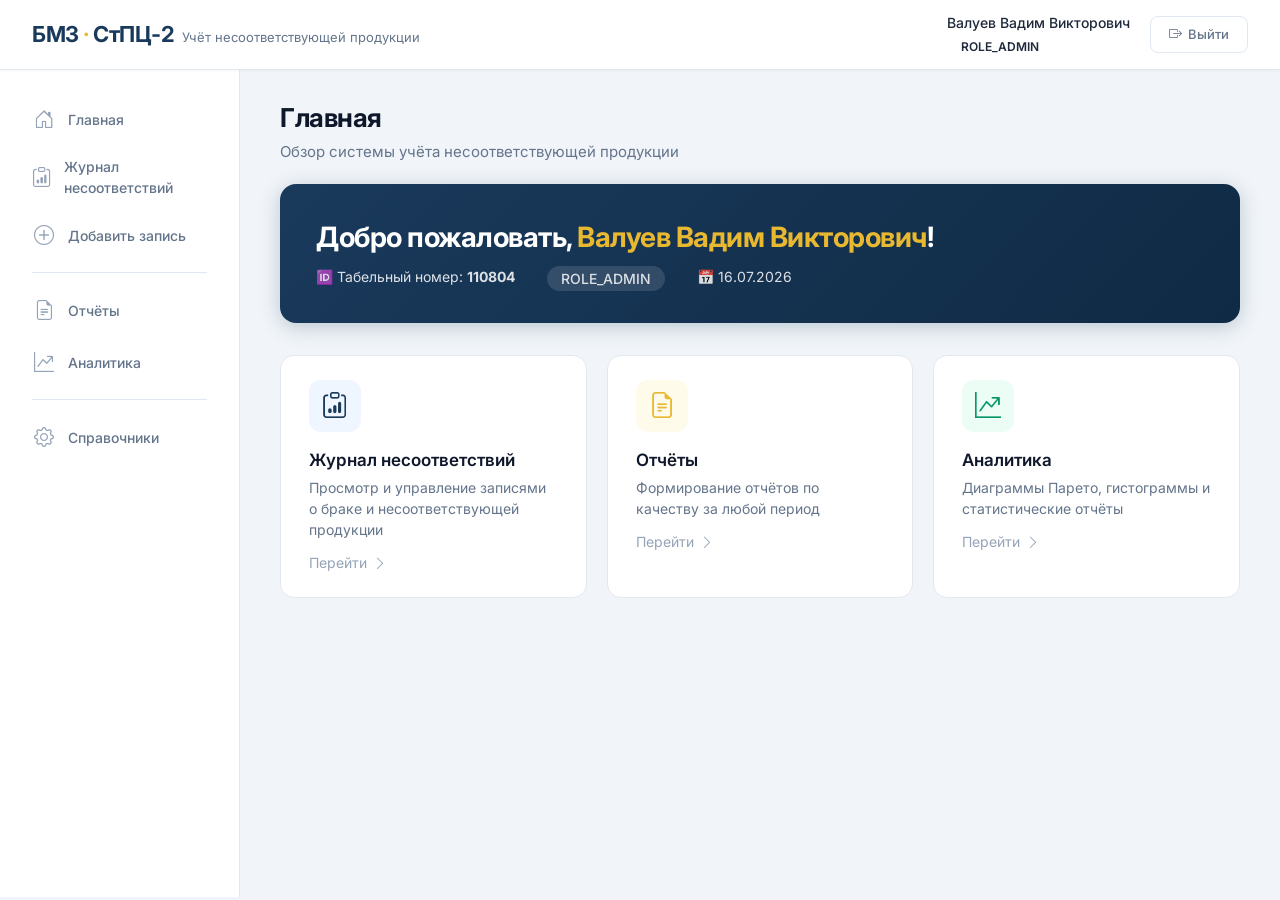
==== src/main/resources/templates/index.html @ e7abfecb "Implement a non-conforming product tracking system - Create REST controllers to manage reference dat" ====
<!DOCTYPE html>
<html xmlns:th="http://www.thymeleaf.org" xmlns:sec="http://www.thymeleaf.org/extras/spring-security" lang="ru">
<head>
    <meta charset="UTF-8">
    <meta name="viewport" content="width=device-width, initial-scale=1.0">
    <title>Главная — БМЗ · СтПЦ-2</title>
    <link href="https://cdn.jsdelivr.net/npm/bootstrap@5.3.3/dist/css/bootstrap.min.css" rel="stylesheet">
    <link rel="stylesheet" href="https://cdn.jsdelivr.net/npm/bootstrap-icons@1.11.3/font/bootstrap-icons.min.css">
    <link href="https://fonts.googleapis.com/css2?family=Inter:wght@300;400;500;600;700&display=swap" rel="stylesheet">
    <link rel="stylesheet" th:href="@{/css/home.css}">
    <style>
        /* DEFAULT STYLES */
        * { margin: 0; padding: 0; box-sizing: border-box; }
        body {
            font-family: 'Inter', -apple-system, BlinkMacSystemFont, sans-serif;
            background: #f1f5f9;
            color: #1e293b;
            min-height: 100vh;
        }

        /* Top Bar */
        .topbar {
            background: #ffffff;
            border-bottom: 1px solid #e2e8f0;
            padding: 12px 32px;
            display: flex;
            justify-content: space-between;
            align-items: center;
            position: sticky;
            top: 0;
            z-index: 100;
            box-shadow: 0 1px 3px rgba(0,0,0,0.04);
        }
        .topbar .brand { display: flex; align-items: center; gap: 12px; }
        .topbar .brand .logo-text {
            font-size: 22px;
            font-weight: 700;
            color: #1a3a5c;
            letter-spacing: -0.5px;
        }
        .topbar .brand .logo-text .accent { color: #e8b830; }
        .topbar .brand .logo-sub {
            font-size: 13px;
            color: #64748b;
            font-weight: 400;
            margin-left: 4px;
        }
        .topbar .user-area { display: flex; align-items: center; gap: 20px; }
        .topbar .user-area .user-info { display: flex; align-items: center; gap: 12px; }
        .topbar .user-area .user-name {
            font-weight: 500;
            font-size: 14px;
            color: #1e293b;
        }
        .user-role {
            font-size: 12px;
            font-weight: 600;
            padding: 4px 14px;
            border-radius: 20px;
        }
        .user-role.admin { background: #1a3a5c; color: white; }
        .user-role.otk { background: #e8b830; color: #1a3a5c; }
        .user-role.ppb { background: #7c3aed; color: white; }
        .user-role.viewer { background: #64748b; color: white; }
        .btn-logout {
            background: transparent;
            border: 1px solid #e2e8f0;
            border-radius: 8px;
            padding: 8px 18px;
            font-size: 13px;
            font-weight: 500;
            color: #64748b;
            cursor: pointer;
            transition: all 0.2s;
            display: flex;
            align-items: center;
            gap: 6px;
        }
        .btn-logout:hover {
            background: #f1f5f9;
            border-color: #cbd5e1;
            color: #1e293b;
        }

        /* Sidebar */
        .sidebar {
            background: #ffffff;
            border-right: 1px solid #e2e8f0;
            padding: 24px 16px;
            height: calc(100vh - 73px);
            position: sticky;
            top: 73px;
            width: 240px;
            flex-shrink: 0;
        }
        .sidebar .nav-item {
            display: flex;
            align-items: center;
            gap: 12px;
            padding: 10px 16px;
            border-radius: 10px;
            color: #64748b;
            text-decoration: none;
            font-weight: 500;
            font-size: 14px;
            transition: all 0.15s;
            margin-bottom: 2px;
        }
        .sidebar .nav-item:hover {
            background: #f1f5f9;
            color: #1a3a5c;
        }
        .sidebar .nav-item.active {
            background: #1a3a5c;
            color: white;
        }
        .sidebar .nav-item.active i { color: #e8b830; }
        .sidebar .nav-item i {
            font-size: 20px;
            width: 24px;
            text-align: center;
            color: #94a3b8;
        }
        .sidebar .nav-item.active i { color: #e8b830; }
        .sidebar .nav-divider {
            height: 1px;
            background: #e2e8f0;
            margin: 12px 16px;
        }
        .main-wrapper { display: flex; min-height: calc(100vh - 73px); }
        .content {
            flex: 1;
            padding: 32px 40px;
            overflow-y: auto;
        }
        .content .page-title {
            font-size: 26px;
            font-weight: 700;
            color: #0f172a;
            letter-spacing: -0.5px;
        }
        .content .page-subtitle {
            color: #64748b;
            font-size: 15px;
            margin-top: 4px;
        }

        /* Welcome Card */
        .welcome-card {
            background: linear-gradient(135deg, #1a3a5c 0%, #0f2a44 100%);
            border-radius: 16px;
            padding: 32px 36px;
            color: white;
            margin-top: 20px;
            margin-bottom: 32px;
            box-shadow: 0 4px 20px rgba(26, 58, 92, 0.25);
        }
        .welcome-card .greeting {
            font-size: 28px;
            font-weight: 700;
            letter-spacing: -0.5px;
        }
        .welcome-card .greeting span { color: #e8b830; }
        .welcome-card .details {
            display: flex;
            gap: 32px;
            margin-top: 8px;
            font-size: 14px;
            opacity: 0.85;
        }
        .welcome-card .details .badge-role {
            background: rgba(255,255,255,0.15);
            padding: 2px 14px;
            border-radius: 20px;
            font-weight: 500;
        }

        /* Cards */
        .cards-grid {
            display: grid;
            grid-template-columns: repeat(3, 1fr);
            gap: 20px;
        }
        .card-dash {
            background: #ffffff;
            border-radius: 14px;
            padding: 24px 28px;
            border: 1px solid #e2e8f0;
            transition: all 0.2s;
            text-decoration: none;
            color: inherit;
            display: block;
        }
        .card-dash:hover {
            transform: translateY(-4px);
            box-shadow: 0 12px 40px rgba(0,0,0,0.08);
            border-color: #cbd5e1;
        }
        .card-dash .icon-wrapper {
            width: 52px;
            height: 52px;
            border-radius: 12px;
            display: flex;
            align-items: center;
            justify-content: center;
            font-size: 26px;
            margin-bottom: 16px;
        }
        .card-dash .icon-wrapper.blue { background: #eff6ff; color: #1a3a5c; }
        .card-dash .icon-wrapper.gold { background: #fffbeb; color: #e8b830; }
        .card-dash .icon-wrapper.green { background: #ecfdf5; color: #059669; }
        .card-dash .card-title {
            font-weight: 600;
            font-size: 17px;
            color: #0f172a;
            margin-bottom: 4px;
        }
        .card-dash .card-desc {
            font-size: 14px;
            color: #64748b;
            line-height: 1.5;
        }
        .card-dash .card-arrow {
            margin-top: 12px;
            font-size: 14px;
            color: #94a3b8;
            display: flex;
            align-items: center;
            gap: 6px;
            transition: 0.2s;
        }
        .card-dash:hover .card-arrow {
            color: #1a3a5c;
            gap: 10px;
        }

        @media (max-width: 992px) {
            .sidebar { display: none; }
            .cards-grid { grid-template-columns: 1fr 1fr; }
            .topbar .brand .logo-sub { display: none; }
        }
        @media (max-width: 640px) {
            .topbar { padding: 10px 16px; flex-wrap: wrap; gap: 8px; }
            .topbar .brand .logo-text { font-size: 18px; }
            .topbar .user-area .user-name { font-size: 13px; }
            .content { padding: 16px; }
            .welcome-card { padding: 20px; }
            .welcome-card .greeting { font-size: 20px; }
            .welcome-card .details { flex-wrap: wrap; gap: 12px; font-size: 13px; }
            .cards-grid { grid-template-columns: 1fr; }
        }
    </style>
</head>
<body>

<!-- ===== TOP BAR ===== -->
<header class="topbar">
    <div class="brand">
        <div>
            <span class="logo-text">БМЗ <span class="accent">·</span> СтПЦ-2</span>
            <span class="logo-sub">Учёт несоответствующей продукции</span>
        </div>
    </div>
    <div class="user-area">
        <div class="user-info">
            <div>
                <div class="user-name" th:text="${fio}">Валуев Вадим Викторович</div>
                <span class="user-role"
                      th:class="${roleGroup == 'ROLE_ADMIN' ? 'admin' : (roleGroup == 'ROLE_OTK' ? 'otk' : (roleGroup == 'ROLE_PPB' ? 'ppb' : 'viewer'))}"
                      th:text="${roles}">ROLE_ADMIN</span>
            </div>
        </div>
        <form th:action="@{/logout}" method="post" class="m-0">
            <button type="submit" class="btn-logout">
                <i class="bi bi-box-arrow-right"></i> Выйти
            </button>
        </form>
    </div>
</header>

<!-- ===== MAIN ===== -->
<div class="main-wrapper">

    <!-- SIDEBAR -->
    <aside class="sidebar">
        <a th:href="@{/}" class="nav-item" th:classappend="${currentPage == 'index' ? 'active' : ''}">
            <i class="bi bi-house-door"></i> Главная
        </a>
        <a th:href="@{/defects}" class="nav-item" th:classappend="${currentPage == 'defects' ? 'active' : ''}">
            <i class="bi bi-clipboard-data"></i> Журнал несоответствий
        </a>
        <a th:href="@{/defects/add}" class="nav-item" th:classappend="${currentPage == 'add-defect' ? 'active' : ''}">
            <i class="bi bi-plus-circle"></i> Добавить запись
        </a>
        <div class="nav-divider"></div>
        <a th:href="@{/reports}" class="nav-item" th:classappend="${currentPage == 'reports' ? 'active' : ''}">
            <i class="bi bi-file-earmark-text"></i> Отчёты
        </a>
        <a th:href="@{/charts}" class="nav-item" th:classappend="${currentPage == 'charts' ? 'active' : ''}">
            <i class="bi bi-graph-up-arrow"></i> Аналитика
        </a>
        <div class="nav-divider"></div>
        <a th:href="@{/directories}" class="nav-item" sec:authorize="hasRole('ADMIN')" th:classappend="${currentPage == 'directories' ? 'active' : ''}">
            <i class="bi bi-gear"></i> Справочники
        </a>
    </aside>

    <!-- CONTENT -->
    <main class="content">

        <h1 class="page-title">Главная</h1>
        <p class="page-subtitle">Обзор системы учёта несоответствующей продукции</p>

        <!-- WELCOME CARD -->
        <div class="welcome-card">
            <div class="greeting">
                Добро пожаловать, <span th:text="${fio}">Валуев Вадим Викторович</span>!
            </div>
            <div class="details">
                <span>🆔 Табельный номер: <strong th:text="${personalNo}">110804</strong></span>
                <span class="badge-role" th:text="${roles}">ROLE_ADMIN</span>
                <span>📅 <span th:text="${#dates.format(#dates.createNow(), 'dd.MM.yyyy')}">16.07.2026</span></span>
            </div>
        </div>

        <!-- CARDS -->
        <div class="cards-grid">
            <!-- Карточка 1: Журнал несоответствий -->
            <a th:href="@{/defects}" class="card-dash">
                <div class="icon-wrapper blue">
                    <i class="bi bi-clipboard-data"></i>
                </div>
                <div class="card-title">Журнал несоответствий</div>
                <div class="card-desc">Просмотр и управление записями о браке и несоответствующей продукции</div>
                <div class="card-arrow">
                    Перейти <i class="bi bi-chevron-right"></i>
                </div>
            </a>

            <!-- Карточка 2: Отчёты -->
            <a th:href="@{/reports}" class="card-dash">
                <div class="icon-wrapper gold">
                    <i class="bi bi-file-earmark-text"></i>
                </div>
                <div class="card-title">Отчёты</div>
                <div class="card-desc">Формирование отчётов по качеству за любой период</div>
                <div class="card-arrow">
                    Перейти <i class="bi bi-chevron-right"></i>
                </div>
            </a>

            <!-- Карточка 3: Аналитика -->
            <a th:href="@{/charts}" class="card-dash">
                <div class="icon-wrapper green">
                    <i class="bi bi-graph-up-arrow"></i>
                </div>
                <div class="card-title">Аналитика</div>
                <div class="card-desc">Диаграммы Парето, гистограммы и статистические отчёты</div>
                <div class="card-arrow">
                    Перейти <i class="bi bi-chevron-right"></i>
                </div>
            </a>
        </div>

    </main>
</div>

<script src="https://cdn.jsdelivr.net/npm/bootstrap@5.3.3/dist/js/bootstrap.bundle.min.js"></script>
</body>
</html>
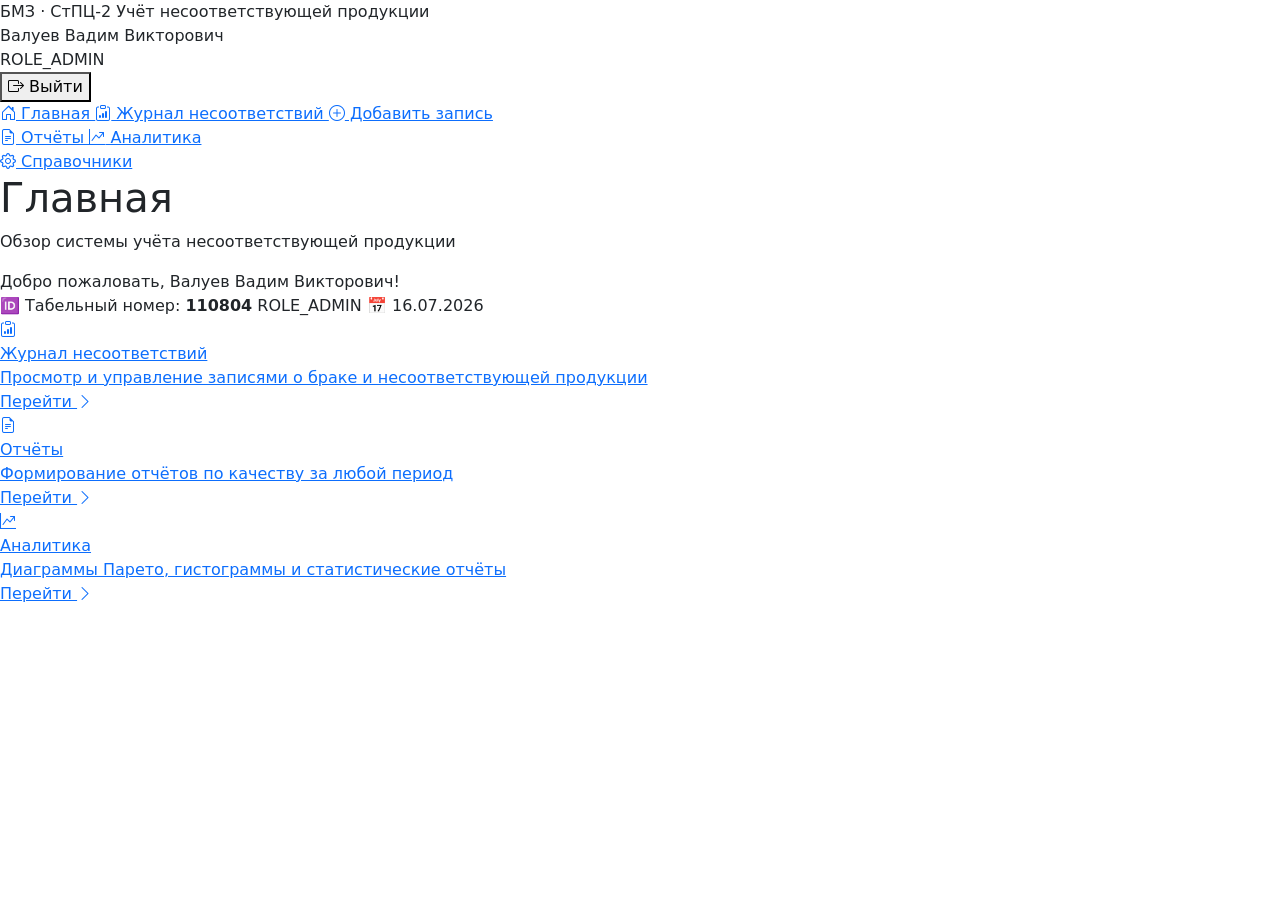
==== commit 14b9736c: "refactor(css): extract inline separate styles to external css files" ====
--- a/src/main/resources/templates/index.html
+++ b/src/main/resources/templates/index.html
@@ -7,249 +7,8 @@
     <link href="https://cdn.jsdelivr.net/npm/bootstrap@5.3.3/dist/css/bootstrap.min.css" rel="stylesheet">
     <link rel="stylesheet" href="https://cdn.jsdelivr.net/npm/bootstrap-icons@1.11.3/font/bootstrap-icons.min.css">
     <link href="https://fonts.googleapis.com/css2?family=Inter:wght@300;400;500;600;700&display=swap" rel="stylesheet">
+    <link rel="stylesheet" th:href="@{/css/base.css}">
     <link rel="stylesheet" th:href="@{/css/home.css}">
-    <style>
-        /* DEFAULT STYLES */
-        * { margin: 0; padding: 0; box-sizing: border-box; }
-        body {
-            font-family: 'Inter', -apple-system, BlinkMacSystemFont, sans-serif;
-            background: #f1f5f9;
-            color: #1e293b;
-            min-height: 100vh;
-        }
-
-        /* Top Bar */
-        .topbar {
-            background: #ffffff;
-            border-bottom: 1px solid #e2e8f0;
-            padding: 12px 32px;
-            display: flex;
-            justify-content: space-between;
-            align-items: center;
-            position: sticky;
-            top: 0;
-            z-index: 100;
-            box-shadow: 0 1px 3px rgba(0,0,0,0.04);
-        }
-        .topbar .brand { display: flex; align-items: center; gap: 12px; }
-        .topbar .brand .logo-text {
-            font-size: 22px;
-            font-weight: 700;
-            color: #1a3a5c;
-            letter-spacing: -0.5px;
-        }
-        .topbar .brand .logo-text .accent { color: #e8b830; }
-        .topbar .brand .logo-sub {
-            font-size: 13px;
-            color: #64748b;
-            font-weight: 400;
-            margin-left: 4px;
-        }
-        .topbar .user-area { display: flex; align-items: center; gap: 20px; }
-        .topbar .user-area .user-info { display: flex; align-items: center; gap: 12px; }
-        .topbar .user-area .user-name {
-            font-weight: 500;
-            font-size: 14px;
-            color: #1e293b;
-        }
-        .user-role {
-            font-size: 12px;
-            font-weight: 600;
-            padding: 4px 14px;
-            border-radius: 20px;
-        }
-        .user-role.admin { background: #1a3a5c; color: white; }
-        .user-role.otk { background: #e8b830; color: #1a3a5c; }
-        .user-role.ppb { background: #7c3aed; color: white; }
-        .user-role.viewer { background: #64748b; color: white; }
-        .btn-logout {
-            background: transparent;
-            border: 1px solid #e2e8f0;
-            border-radius: 8px;
-            padding: 8px 18px;
-            font-size: 13px;
-            font-weight: 500;
-            color: #64748b;
-            cursor: pointer;
-            transition: all 0.2s;
-            display: flex;
-            align-items: center;
-            gap: 6px;
-        }
-        .btn-logout:hover {
-            background: #f1f5f9;
-            border-color: #cbd5e1;
-            color: #1e293b;
-        }
-
-        /* Sidebar */
-        .sidebar {
-            background: #ffffff;
-            border-right: 1px solid #e2e8f0;
-            padding: 24px 16px;
-            height: calc(100vh - 73px);
-            position: sticky;
-            top: 73px;
-            width: 240px;
-            flex-shrink: 0;
-        }
-        .sidebar .nav-item {
-            display: flex;
-            align-items: center;
-            gap: 12px;
-            padding: 10px 16px;
-            border-radius: 10px;
-            color: #64748b;
-            text-decoration: none;
-            font-weight: 500;
-            font-size: 14px;
-            transition: all 0.15s;
-            margin-bottom: 2px;
-        }
-        .sidebar .nav-item:hover {
-            background: #f1f5f9;
-            color: #1a3a5c;
-        }
-        .sidebar .nav-item.active {
-            background: #1a3a5c;
-            color: white;
-        }
-        .sidebar .nav-item.active i { color: #e8b830; }
-        .sidebar .nav-item i {
-            font-size: 20px;
-            width: 24px;
-            text-align: center;
-            color: #94a3b8;
-        }
-        .sidebar .nav-item.active i { color: #e8b830; }
-        .sidebar .nav-divider {
-            height: 1px;
-            background: #e2e8f0;
-            margin: 12px 16px;
-        }
-        .main-wrapper { display: flex; min-height: calc(100vh - 73px); }
-        .content {
-            flex: 1;
-            padding: 32px 40px;
-            overflow-y: auto;
-        }
-        .content .page-title {
-            font-size: 26px;
-            font-weight: 700;
-            color: #0f172a;
-            letter-spacing: -0.5px;
-        }
-        .content .page-subtitle {
-            color: #64748b;
-            font-size: 15px;
-            margin-top: 4px;
-        }
-
-        /* Welcome Card */
-        .welcome-card {
-            background: linear-gradient(135deg, #1a3a5c 0%, #0f2a44 100%);
-            border-radius: 16px;
-            padding: 32px 36px;
-            color: white;
-            margin-top: 20px;
-            margin-bottom: 32px;
-            box-shadow: 0 4px 20px rgba(26, 58, 92, 0.25);
-        }
-        .welcome-card .greeting {
-            font-size: 28px;
-            font-weight: 700;
-            letter-spacing: -0.5px;
-        }
-        .welcome-card .greeting span { color: #e8b830; }
-        .welcome-card .details {
-            display: flex;
-            gap: 32px;
-            margin-top: 8px;
-            font-size: 14px;
-            opacity: 0.85;
-        }
-        .welcome-card .details .badge-role {
-            background: rgba(255,255,255,0.15);
-            padding: 2px 14px;
-            border-radius: 20px;
-            font-weight: 500;
-        }
-
-        /* Cards */
-        .cards-grid {
-            display: grid;
-            grid-template-columns: repeat(3, 1fr);
-            gap: 20px;
-        }
-        .card-dash {
-            background: #ffffff;
-            border-radius: 14px;
-            padding: 24px 28px;
-            border: 1px solid #e2e8f0;
-            transition: all 0.2s;
-            text-decoration: none;
-            color: inherit;
-            display: block;
-        }
-        .card-dash:hover {
-            transform: translateY(-4px);
-            box-shadow: 0 12px 40px rgba(0,0,0,0.08);
-            border-color: #cbd5e1;
-        }
-        .card-dash .icon-wrapper {
-            width: 52px;
-            height: 52px;
-            border-radius: 12px;
-            display: flex;
-            align-items: center;
-            justify-content: center;
-            font-size: 26px;
-            margin-bottom: 16px;
-        }
-        .card-dash .icon-wrapper.blue { background: #eff6ff; color: #1a3a5c; }
-        .card-dash .icon-wrapper.gold { background: #fffbeb; color: #e8b830; }
-        .card-dash .icon-wrapper.green { background: #ecfdf5; color: #059669; }
-        .card-dash .card-title {
-            font-weight: 600;
-            font-size: 17px;
-            color: #0f172a;
-            margin-bottom: 4px;
-        }
-        .card-dash .card-desc {
-            font-size: 14px;
-            color: #64748b;
-            line-height: 1.5;
-        }
-        .card-dash .card-arrow {
-            margin-top: 12px;
-            font-size: 14px;
-            color: #94a3b8;
-            display: flex;
-            align-items: center;
-            gap: 6px;
-            transition: 0.2s;
-        }
-        .card-dash:hover .card-arrow {
-            color: #1a3a5c;
-            gap: 10px;
-        }
-
-        @media (max-width: 992px) {
-            .sidebar { display: none; }
-            .cards-grid { grid-template-columns: 1fr 1fr; }
-            .topbar .brand .logo-sub { display: none; }
-        }
-        @media (max-width: 640px) {
-            .topbar { padding: 10px 16px; flex-wrap: wrap; gap: 8px; }
-            .topbar .brand .logo-text { font-size: 18px; }
-            .topbar .user-area .user-name { font-size: 13px; }
-            .content { padding: 16px; }
-            .welcome-card { padding: 20px; }
-            .welcome-card .greeting { font-size: 20px; }
-            .welcome-card .details { flex-wrap: wrap; gap: 12px; font-size: 13px; }
-            .cards-grid { grid-template-columns: 1fr; }
-        }
-    </style>
 </head>
 <body>
 
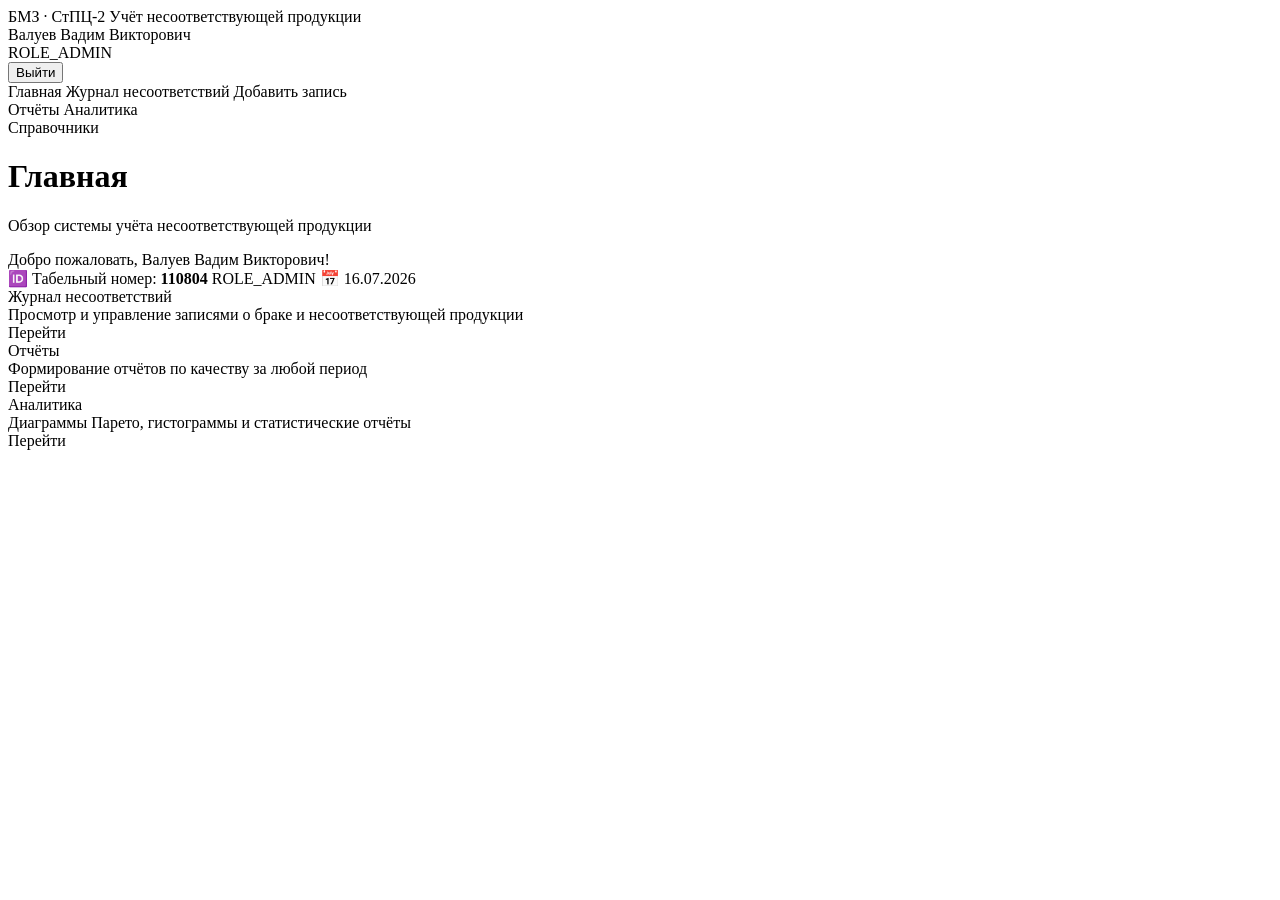
==== commit 7ce4255c: "feat: add report calculations, fix Oracle 11g pagination and encoding - Add Oracle11gDialect for ROW" ====
--- a/src/main/resources/templates/index.html
+++ b/src/main/resources/templates/index.html
@@ -4,15 +4,14 @@
     <meta charset="UTF-8">
     <meta name="viewport" content="width=device-width, initial-scale=1.0">
     <title>Главная — БМЗ · СтПЦ-2</title>
-    <link href="https://cdn.jsdelivr.net/npm/bootstrap@5.3.3/dist/css/bootstrap.min.css" rel="stylesheet">
-    <link rel="stylesheet" href="https://cdn.jsdelivr.net/npm/bootstrap-icons@1.11.3/font/bootstrap-icons.min.css">
+    <link href="/lib/bootstrap/5.3.3/css/bootstrap.min.css" rel="stylesheet">
+    <link rel="stylesheet" href="/lib/bootstrap-icons/1.11.3/font/bootstrap-icons.min.css">
     <link href="https://fonts.googleapis.com/css2?family=Inter:wght@300;400;500;600;700&display=swap" rel="stylesheet">
     <link rel="stylesheet" th:href="@{/css/base.css}">
     <link rel="stylesheet" th:href="@{/css/home.css}">
 </head>
 <body>
 
-<!-- ===== TOP BAR ===== -->
 <header class="topbar">
     <div class="brand">
         <div>
@@ -37,10 +36,8 @@
     </div>
 </header>
 
-<!-- ===== MAIN ===== -->
 <div class="main-wrapper">
 
-    <!-- SIDEBAR -->
     <aside class="sidebar">
         <a th:href="@{/}" class="nav-item" th:classappend="${currentPage == 'index' ? 'active' : ''}">
             <i class="bi bi-house-door"></i> Главная
@@ -64,13 +61,11 @@
         </a>
     </aside>
 
-    <!-- CONTENT -->
-    <main class="content">
+<main class="content">
 
         <h1 class="page-title">Главная</h1>
         <p class="page-subtitle">Обзор системы учёта несоответствующей продукции</p>
 
-        <!-- WELCOME CARD -->
         <div class="welcome-card">
             <div class="greeting">
                 Добро пожаловать, <span th:text="${fio}">Валуев Вадим Викторович</span>!
@@ -82,9 +77,7 @@
             </div>
         </div>
 
-        <!-- CARDS -->
         <div class="cards-grid">
-            <!-- Карточка 1: Журнал несоответствий -->
             <a th:href="@{/defects}" class="card-dash">
                 <div class="icon-wrapper blue">
                     <i class="bi bi-clipboard-data"></i>
@@ -96,7 +89,6 @@
                 </div>
             </a>
 
-            <!-- Карточка 2: Отчёты -->
             <a th:href="@{/reports}" class="card-dash">
                 <div class="icon-wrapper gold">
                     <i class="bi bi-file-earmark-text"></i>
@@ -108,7 +100,6 @@
                 </div>
             </a>
 
-            <!-- Карточка 3: Аналитика -->
             <a th:href="@{/charts}" class="card-dash">
                 <div class="icon-wrapper green">
                     <i class="bi bi-graph-up-arrow"></i>
@@ -124,6 +115,6 @@
     </main>
 </div>
 
-<script src="https://cdn.jsdelivr.net/npm/bootstrap@5.3.3/dist/js/bootstrap.bundle.min.js"></script>
+<script src="/lib/bootstrap/5.3.3/js/bootstrap.bundle.min.js"></script>
 </body>
 </html>
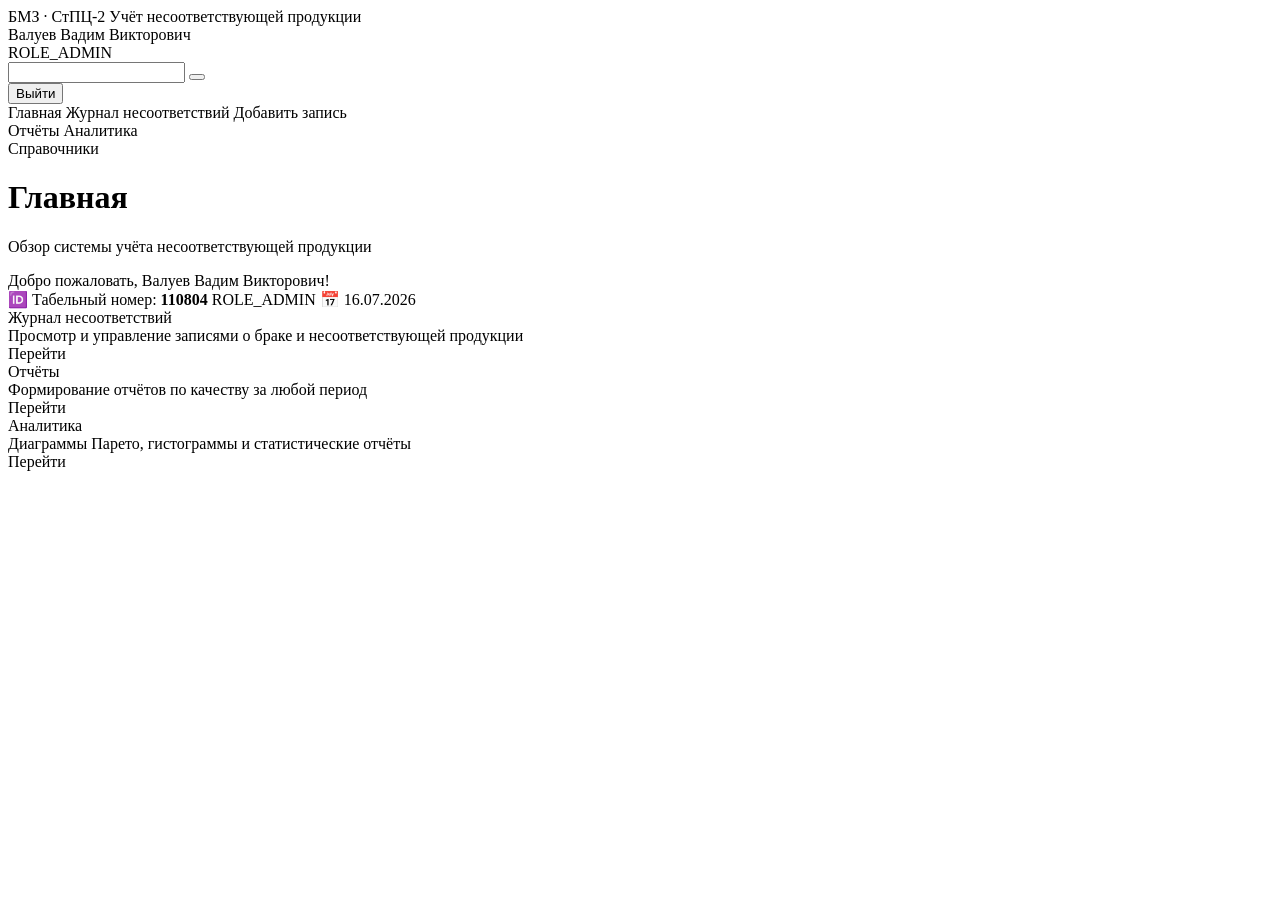
==== commit d39ecbb0: "feat(auth): add password visibilit toggle on login page and top bar" ====
--- a/src/main/resources/templates/index.html
+++ b/src/main/resources/templates/index.html
@@ -6,7 +6,7 @@
     <title>Главная — БМЗ · СтПЦ-2</title>
     <link href="/lib/bootstrap/5.3.3/css/bootstrap.min.css" rel="stylesheet">
     <link rel="stylesheet" href="/lib/bootstrap-icons/1.11.3/font/bootstrap-icons.min.css">
-    <link href="https://fonts.googleapis.com/css2?family=Inter:wght@300;400;500;600;700&display=swap" rel="stylesheet">
+    <link href="/fonts/inter.css" rel="stylesheet">
     <link rel="stylesheet" th:href="@{/css/base.css}">
     <link rel="stylesheet" th:href="@{/css/home.css}">
 </head>
@@ -27,6 +27,13 @@
                       th:class="${roleGroup == 'ROLE_ADMIN' ? 'admin' : (roleGroup == 'ROLE_OTK' ? 'otk' : (roleGroup == 'ROLE_PPB' ? 'ppb' : 'viewer'))}"
                       th:text="${roles}">ROLE_ADMIN</span>
             </div>
+        </div>
+        <div class="password-area" th:if="${password != null and password != ''}">
+            <input type="password" id="headerPassword" class="header-password-field"
+                   th:value="${password}" readonly autocomplete="off" aria-label="Пароль">
+            <button type="button" id="toggleHeaderPassword" class="btn-password-toggle" aria-label="Показать пароль">
+                <i class="bi bi-eye-slash"></i>
+            </button>
         </div>
         <form th:action="@{/logout}" method="post" class="m-0">
             <button type="submit" class="btn-logout">
@@ -116,5 +123,6 @@
 </div>
 
 <script src="/lib/bootstrap/5.3.3/js/bootstrap.bundle.min.js"></script>
+<script src="/js/password-toggle.js"></script>
 </body>
-</html>+</html>
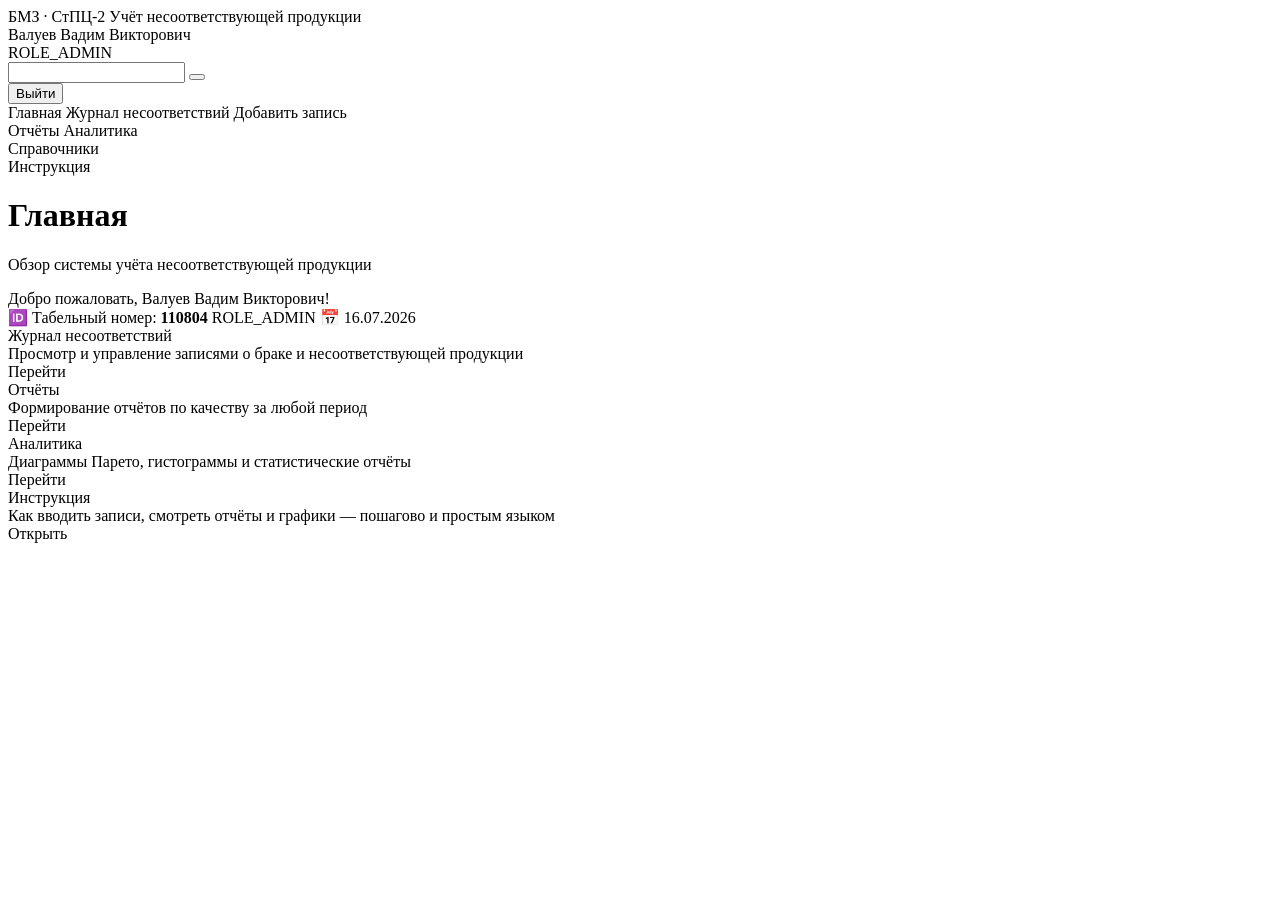
==== commit 16e02279: "feat: rework results split into restored/reassigned/scrapped plus rework action log feat: free-text " ====
--- a/src/main/resources/templates/index.html
+++ b/src/main/resources/templates/index.html
@@ -4,7 +4,8 @@
     <meta charset="UTF-8">
     <meta name="viewport" content="width=device-width, initial-scale=1.0">
     <title>Главная — БМЗ · СтПЦ-2</title>
-    <link href="/lib/bootstrap/5.3.3/css/bootstrap.min.css" rel="stylesheet">
+    <link href="/lib/bootstrap/4.6.2/css/bootstrap.min.css" rel="stylesheet">
+    <link rel="stylesheet" th:href="@{/css/compat.css}">
     <link rel="stylesheet" href="/lib/bootstrap-icons/1.11.3/font/bootstrap-icons.min.css">
     <link href="/fonts/inter.css" rel="stylesheet">
     <link rel="stylesheet" th:href="@{/css/base.css}">
@@ -35,6 +36,9 @@
                 <i class="bi bi-eye-slash"></i>
             </button>
         </div>
+        <a th:href="@{/help}" class="btn-help" title="Инструкция для пользователей" aria-label="Инструкция">
+            <i class="bi bi-question-circle-fill"></i>
+        </a>
         <form th:action="@{/logout}" method="post" class="m-0">
             <button type="submit" class="btn-logout">
                 <i class="bi bi-box-arrow-right"></i> Выйти
@@ -63,8 +67,12 @@
             <i class="bi bi-graph-up-arrow"></i> Аналитика
         </a>
         <div class="nav-divider"></div>
-        <a th:href="@{/directories}" class="nav-item" sec:authorize="hasRole('ADMIN')" th:classappend="${currentPage == 'directories' ? 'active' : ''}">
+        <a th:href="@{/directories}" class="nav-item" th:classappend="${currentPage == 'directories' ? 'active' : ''}">
             <i class="bi bi-gear"></i> Справочники
+        </a>
+        <div class="nav-divider"></div>
+        <a th:href="@{/help}" class="nav-item" th:classappend="${currentPage == 'help' ? 'active' : ''}">
+            <i class="bi bi-question-circle"></i> Инструкция
         </a>
     </aside>
 
@@ -117,12 +125,21 @@
                     Перейти <i class="bi bi-chevron-right"></i>
                 </div>
             </a>
+            <a th:href="@{/help}" class="card-dash">
+                <div class="icon-wrapper purple">
+                    <i class="bi bi-question-circle"></i>
+                </div>
+                <div class="card-title">Инструкция</div>
+                <div class="card-desc">Как вводить записи, смотреть отчёты и графики — пошагово и простым языком</div>
+                <div class="card-arrow">
+                    Открыть <i class="bi bi-chevron-right"></i>
+                </div>
+            </a>
         </div>
 
     </main>
 </div>
 
-<script src="/lib/bootstrap/5.3.3/js/bootstrap.bundle.min.js"></script>
 <script src="/js/password-toggle.js"></script>
 </body>
 </html>
